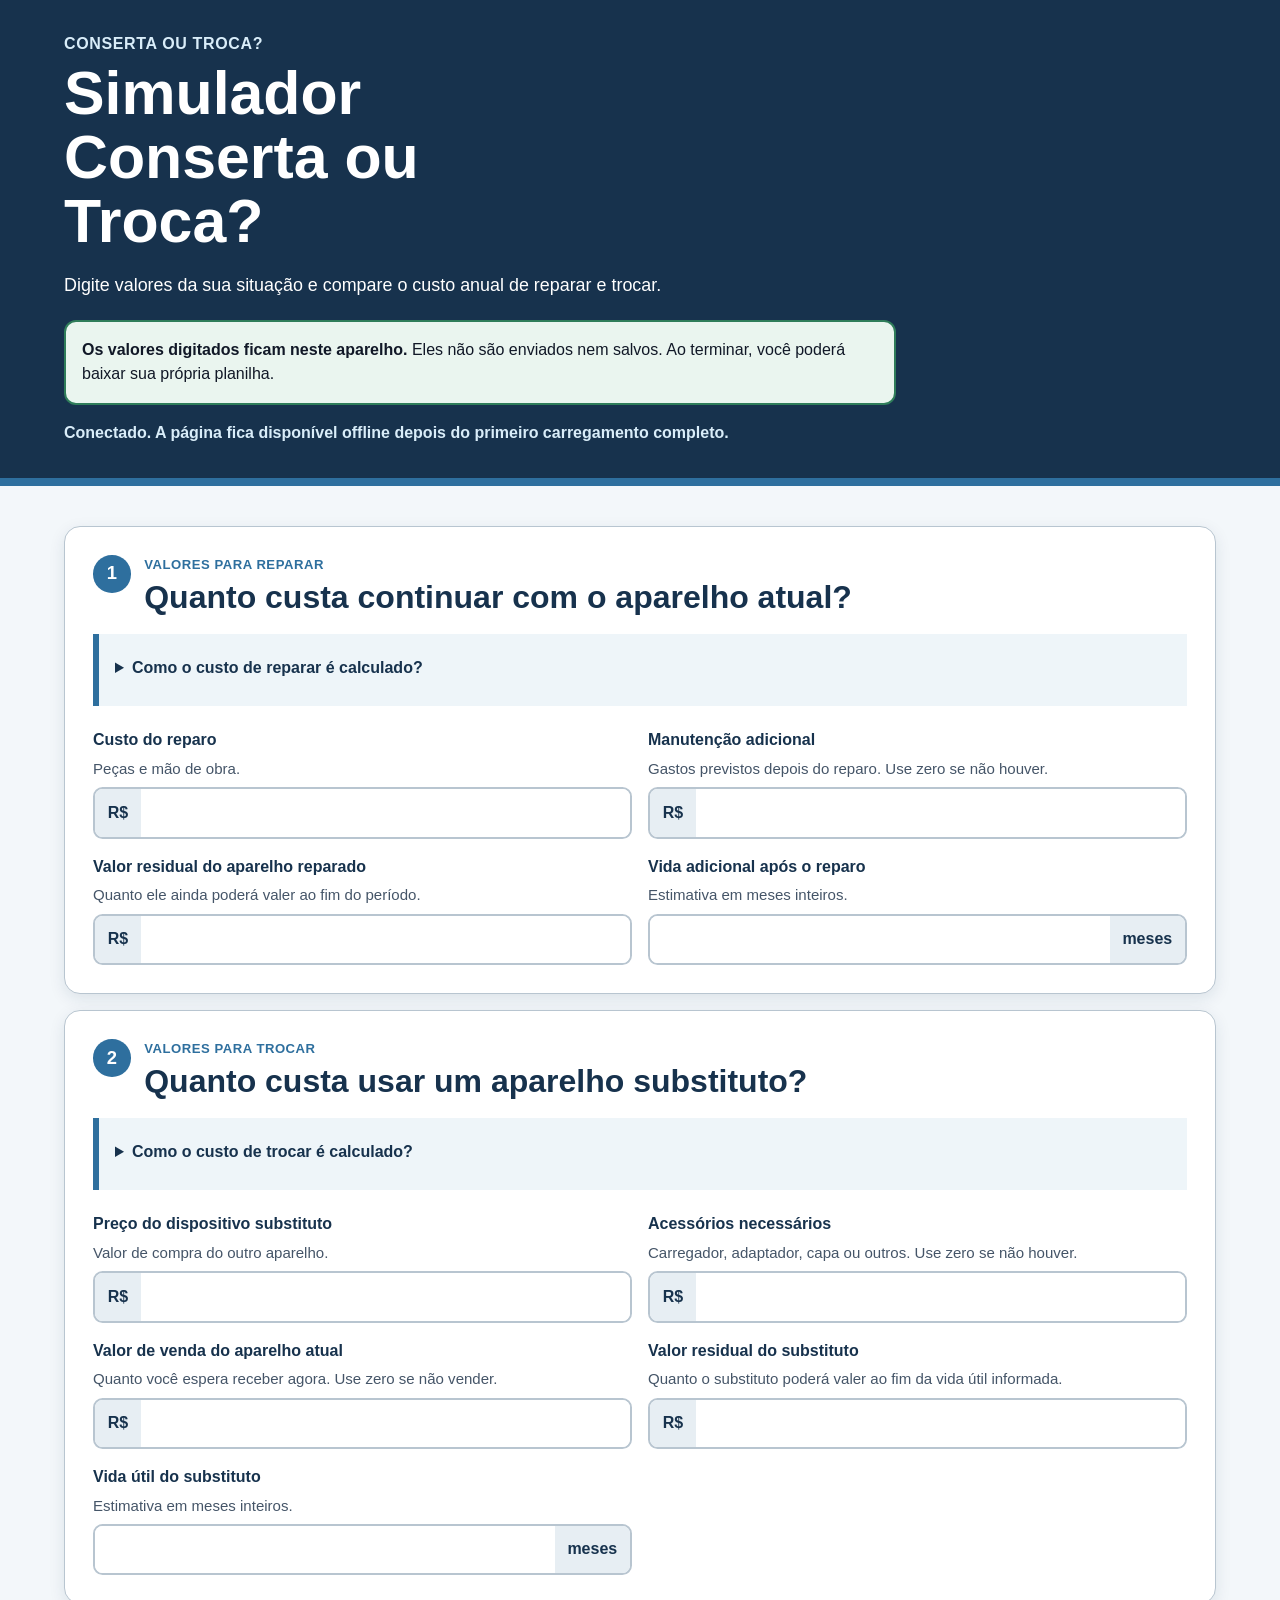
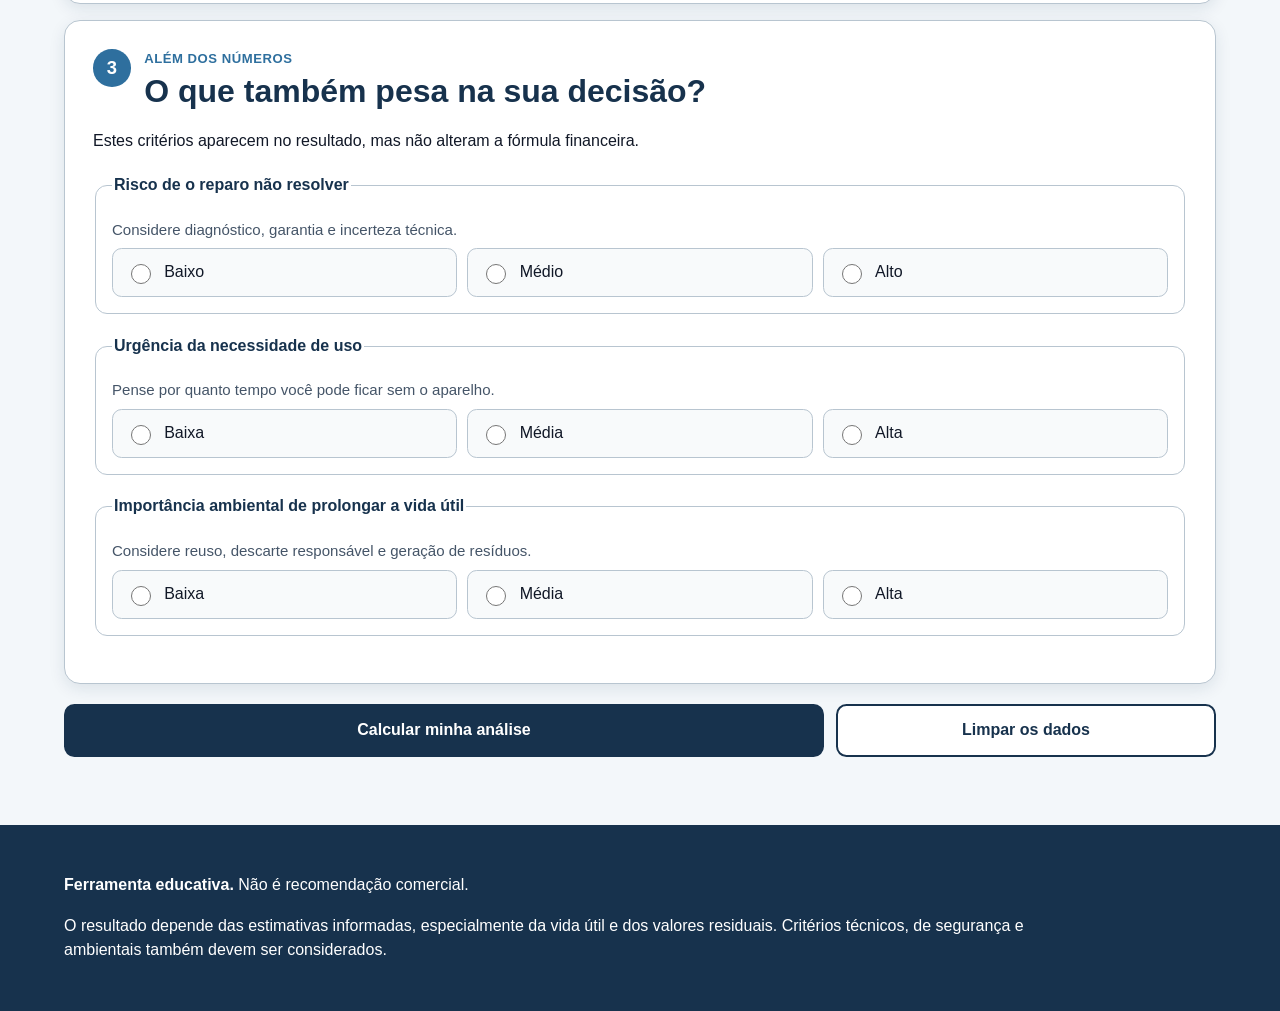
==== simulador/index.html @ 692ee8a4 "feat(simulador): preparar analise real e QR local" ====
<!doctype html>
<html lang="pt-BR">
  <head>
    <meta charset="utf-8">
    <meta name="viewport" content="width=device-width, initial-scale=1">
    <meta name="theme-color" content="#17324d">
    <meta name="referrer" content="no-referrer">
    <meta
      http-equiv="Content-Security-Policy"
      content="default-src 'self'; script-src 'self'; style-src 'self'; img-src 'self' data:; connect-src 'self'; manifest-src 'self'; worker-src 'self'; object-src 'none'; base-uri 'none'; form-action 'self'"
    >
    <meta
      name="description"
      content="Simulador educativo para comparar o custo anual de reparar ou trocar um dispositivo."
    >
    <title>Simulador Conserta ou Troca?</title>
    <link rel="manifest" href="manifest.webmanifest">
    <link rel="icon" href="icons/app-icon.svg" type="image/svg+xml">
    <link rel="stylesheet" href="styles.css">
    <script src="core.js" defer></script>
    <script src="app.js" defer></script>
  </head>
  <body>
    <a class="pular-conteudo" href="#conteudo">Pular para o formulário</a>

    <header class="cabecalho">
      <div class="limite">
        <p class="marca">Conserta ou Troca?</p>
        <h1>Simulador Conserta ou Troca?</h1>
        <p class="subtitulo">
          Digite valores da sua situação e compare o custo anual de reparar e trocar.
        </p>
        <div class="aviso-privacidade" role="note">
          <strong>Os valores digitados ficam neste aparelho.</strong>
          Eles não são enviados nem salvos. Ao terminar, você poderá baixar sua própria planilha.
        </div>
        <p id="estado-rede" class="estado-rede" aria-live="polite"></p>
      </div>
    </header>

    <main id="conteudo" class="limite">
      <noscript>
        <p class="mensagem mensagem-erro">
          Ative o JavaScript do navegador para fazer os cálculos.
        </p>
      </noscript>

      <form id="formulario-analise" novalidate>
        <section class="secao" aria-labelledby="titulo-reparar">
          <div class="cabecalho-secao">
            <span class="numero-etapa" aria-hidden="true">1</span>
            <div>
              <p class="rotulo-etapa">Valores para reparar</p>
              <h2 id="titulo-reparar">Quanto custa continuar com o aparelho atual?</h2>
            </div>
          </div>

          <details>
            <summary>Como o custo de reparar é calculado?</summary>
            <p>
              Somamos o reparo e a manutenção adicional, descontamos o valor residual
              do aparelho reparado e dividimos pela vida adicional estimada.
            </p>
          </details>

          <div class="grade-campos">
            <div class="campo">
              <label for="custo-reparo">Custo do reparo</label>
              <p id="ajuda-custo-reparo" class="ajuda">Peças e mão de obra.</p>
              <div class="entrada-com-unidade">
                <span aria-hidden="true">R$</span>
                <input id="custo-reparo" name="custo_reparo" type="number" inputmode="decimal" min="0" step="0.01" required aria-describedby="ajuda-custo-reparo">
              </div>
            </div>

            <div class="campo">
              <label for="manutencao-adicional">Manutenção adicional</label>
              <p id="ajuda-manutencao" class="ajuda">Gastos previstos depois do reparo. Use zero se não houver.</p>
              <div class="entrada-com-unidade">
                <span aria-hidden="true">R$</span>
                <input id="manutencao-adicional" name="manutencao_adicional" type="number" inputmode="decimal" min="0" step="0.01" required aria-describedby="ajuda-manutencao">
              </div>
            </div>

            <div class="campo">
              <label for="residual-reparado">Valor residual do aparelho reparado</label>
              <p id="ajuda-residual-reparado" class="ajuda">Quanto ele ainda poderá valer ao fim do período.</p>
              <div class="entrada-com-unidade">
                <span aria-hidden="true">R$</span>
                <input id="residual-reparado" name="residual_reparado" type="number" inputmode="decimal" min="0" step="0.01" required aria-describedby="ajuda-residual-reparado">
              </div>
            </div>

            <div class="campo">
              <label for="vida-adicional">Vida adicional após o reparo</label>
              <p id="ajuda-vida-adicional" class="ajuda">Estimativa em meses inteiros.</p>
              <div class="entrada-com-unidade entrada-com-unidade-final">
                <input id="vida-adicional" name="vida_adicional_meses" type="number" inputmode="numeric" min="1" step="1" required aria-describedby="ajuda-vida-adicional">
                <span aria-hidden="true">meses</span>
              </div>
            </div>
          </div>
        </section>

        <section class="secao" aria-labelledby="titulo-trocar">
          <div class="cabecalho-secao">
            <span class="numero-etapa" aria-hidden="true">2</span>
            <div>
              <p class="rotulo-etapa">Valores para trocar</p>
              <h2 id="titulo-trocar">Quanto custa usar um aparelho substituto?</h2>
            </div>
          </div>

          <details>
            <summary>Como o custo de trocar é calculado?</summary>
            <p>
              Somamos o preço do substituto e os acessórios, descontamos a venda do
              aparelho atual e o valor residual do substituto, e dividimos pela vida útil.
              O valor pago no passado pelo aparelho atual fica fora da conta.
            </p>
          </details>

          <div class="grade-campos">
            <div class="campo">
              <label for="preco-substituto">Preço do dispositivo substituto</label>
              <p id="ajuda-preco-substituto" class="ajuda">Valor de compra do outro aparelho.</p>
              <div class="entrada-com-unidade">
                <span aria-hidden="true">R$</span>
                <input id="preco-substituto" name="preco_substituto" type="number" inputmode="decimal" min="0" step="0.01" required aria-describedby="ajuda-preco-substituto">
              </div>
            </div>

            <div class="campo">
              <label for="custos-acessorios">Acessórios necessários</label>
              <p id="ajuda-acessorios" class="ajuda">Carregador, adaptador, capa ou outros. Use zero se não houver.</p>
              <div class="entrada-com-unidade">
                <span aria-hidden="true">R$</span>
                <input id="custos-acessorios" name="custos_acessorios" type="number" inputmode="decimal" min="0" step="0.01" required aria-describedby="ajuda-acessorios">
              </div>
            </div>

            <div class="campo">
              <label for="valor-venda-atual">Valor de venda do aparelho atual</label>
              <p id="ajuda-venda-atual" class="ajuda">Quanto você espera receber agora. Use zero se não vender.</p>
              <div class="entrada-com-unidade">
                <span aria-hidden="true">R$</span>
                <input id="valor-venda-atual" name="valor_venda_atual" type="number" inputmode="decimal" min="0" step="0.01" required aria-describedby="ajuda-venda-atual">
              </div>
            </div>

            <div class="campo">
              <label for="residual-substituto">Valor residual do substituto</label>
              <p id="ajuda-residual-substituto" class="ajuda">Quanto o substituto poderá valer ao fim da vida útil informada.</p>
              <div class="entrada-com-unidade">
                <span aria-hidden="true">R$</span>
                <input id="residual-substituto" name="residual_substituto" type="number" inputmode="decimal" min="0" step="0.01" required aria-describedby="ajuda-residual-substituto">
              </div>
            </div>

            <div class="campo">
              <label for="vida-substituto">Vida útil do substituto</label>
              <p id="ajuda-vida-substituto" class="ajuda">Estimativa em meses inteiros.</p>
              <div class="entrada-com-unidade entrada-com-unidade-final">
                <input id="vida-substituto" name="vida_substituto_meses" type="number" inputmode="numeric" min="1" step="1" required aria-describedby="ajuda-vida-substituto">
                <span aria-hidden="true">meses</span>
              </div>
            </div>
          </div>
        </section>

        <section class="secao" aria-labelledby="titulo-criterios">
          <div class="cabecalho-secao">
            <span class="numero-etapa" aria-hidden="true">3</span>
            <div>
              <p class="rotulo-etapa">Além dos números</p>
              <h2 id="titulo-criterios">O que também pesa na sua decisão?</h2>
            </div>
          </div>
          <p>
            Estes critérios aparecem no resultado, mas não alteram a fórmula financeira.
          </p>

          <fieldset class="grupo-opcoes">
            <legend>Risco de o reparo não resolver</legend>
            <p class="ajuda">Considere diagnóstico, garantia e incerteza técnica.</p>
            <div class="opcoes">
              <label><input type="radio" name="risco_reparo" value="Baixo" required> Baixo</label>
              <label><input type="radio" name="risco_reparo" value="Médio"> Médio</label>
              <label><input type="radio" name="risco_reparo" value="Alto"> Alto</label>
            </div>
          </fieldset>

          <fieldset class="grupo-opcoes">
            <legend>Urgência da necessidade de uso</legend>
            <p class="ajuda">Pense por quanto tempo você pode ficar sem o aparelho.</p>
            <div class="opcoes">
              <label><input type="radio" name="urgencia_uso" value="Baixa" required> Baixa</label>
              <label><input type="radio" name="urgencia_uso" value="Média"> Média</label>
              <label><input type="radio" name="urgencia_uso" value="Alta"> Alta</label>
            </div>
          </fieldset>

          <fieldset class="grupo-opcoes">
            <legend>Importância ambiental de prolongar a vida útil</legend>
            <p class="ajuda">Considere reuso, descarte responsável e geração de resíduos.</p>
            <div class="opcoes">
              <label><input type="radio" name="prioridade_ambiental" value="Baixa" required> Baixa</label>
              <label><input type="radio" name="prioridade_ambiental" value="Média"> Média</label>
              <label><input type="radio" name="prioridade_ambiental" value="Alta"> Alta</label>
            </div>
          </fieldset>
        </section>

        <div id="mensagem-erro" class="mensagem mensagem-erro" role="alert" hidden tabindex="-1"></div>

        <div class="acoes-formulario">
          <button class="botao botao-primario" type="submit">Calcular minha análise</button>
          <button class="botao botao-secundario" type="reset">Limpar os dados</button>
        </div>
      </form>

      <section id="resultado" class="secao resultado" aria-labelledby="titulo-resultado" hidden tabindex="-1">
        <div class="cabecalho-secao">
          <span class="numero-etapa" aria-hidden="true">4</span>
          <div>
            <p class="rotulo-etapa">Sua comparação</p>
            <h2 id="titulo-resultado">Resultado da análise</h2>
          </div>
        </div>

        <p id="resultado-principal" class="resultado-principal"></p>
        <p id="resultado-limite" class="resultado-limite"></p>

        <div class="grade-resultados">
          <article class="cartao-resultado cartao-reparar">
            <p class="etiqueta">Reparar</p>
            <p id="custo-anual-reparar" class="valor-resultado"></p>
            <p id="custo-liquido-reparar"></p>
          </article>
          <article class="cartao-resultado cartao-trocar">
            <p class="etiqueta">Trocar</p>
            <p id="custo-anual-trocar" class="valor-resultado"></p>
            <p id="custo-liquido-trocar"></p>
          </article>
        </div>

        <dl class="detalhes-resultado">
          <div>
            <dt>Diferença anual</dt>
            <dd id="diferenca-anual"></dd>
          </div>
          <div>
            <dt>Vida adicional para o reparo empatar</dt>
            <dd id="vida-equilibrio"></dd>
          </div>
        </dl>

        <div class="criterios-resultado">
          <h3>Critérios que não entram na fórmula</h3>
          <ul id="lista-criterios"></ul>
        </div>

        <form id="formulario-decisao" class="decisao-final" novalidate>
          <fieldset class="grupo-opcoes">
            <legend>Com base no resultado, qual é a sua decisão?</legend>
            <div class="opcoes opcoes-decisao">
              <label><input type="radio" name="decisao_aluno" value="Reparar" required> Reparar</label>
              <label><input type="radio" name="decisao_aluno" value="Trocar"> Trocar</label>
              <label><input type="radio" name="decisao_aluno" value="Ainda não decidi"> Ainda não decidi</label>
            </div>
          </fieldset>

          <div class="campo">
            <label for="justificativa">Justifique sua decisão</label>
            <p id="ajuda-justificativa" class="ajuda">
              Use pelo menos um resultado financeiro e uma limitação da análise.
            </p>
            <textarea id="justificativa" name="justificativa" rows="5" minlength="10" required aria-describedby="ajuda-justificativa"></textarea>
          </div>

          <div id="mensagem-decisao" class="mensagem mensagem-erro" role="alert" hidden></div>

          <button id="baixar-planilha" class="botao botao-download" type="submit" hidden>
            Baixar minha planilha (.csv)
          </button>
          <p class="ajuda-download">
            O arquivo abre no Excel, LibreOffice Calc e Google Planilhas. O download
            acontece somente no seu aparelho.
          </p>
        </form>

        <button id="nova-analise" class="botao botao-secundario" type="button">Fazer outra análise</button>
      </section>
    </main>

    <footer>
      <div class="limite">
        <p><strong>Ferramenta educativa.</strong> Não é recomendação comercial.</p>
        <p>
          O resultado depende das estimativas informadas, especialmente da vida útil e
          dos valores residuais. Critérios técnicos, de segurança e ambientais também devem ser considerados.
        </p>
      </div>
    </footer>
  </body>
</html>
---- simulador/styles.css ----
:root {
  --azul-escuro: #17324d;
  --azul-medio: #2e6f9e;
  --verde: #2f7d5a;
  --laranja: #c87523;
  --texto: #111827;
  --texto-suave: #455568;
  --fundo: #f3f7fa;
  --superficie: #ffffff;
  --borda: #b8c5d0;
  --erro: #a10e25;
  --foco: #005fcc;
  --sombra: 0 0.3rem 1rem rgb(23 50 77 / 10%);
}

* {
  box-sizing: border-box;
}

html {
  scroll-behavior: smooth;
}

body {
  margin: 0;
  background: var(--fundo);
  color: var(--texto);
  font-family: Arial, "Liberation Sans", sans-serif;
  font-size: 1rem;
  line-height: 1.55;
}

button,
input,
textarea {
  font: inherit;
}

button,
label,
summary {
  -webkit-tap-highlight-color: transparent;
}

.limite {
  width: min(72rem, calc(100% - 2rem));
  margin-inline: auto;
}

.pular-conteudo {
  position: fixed;
  z-index: 10;
  top: 0.5rem;
  left: 0.5rem;
  padding: 0.75rem 1rem;
  color: #fff;
  background: var(--azul-escuro);
  transform: translateY(-150%);
}

.pular-conteudo:focus {
  transform: translateY(0);
}

.cabecalho {
  padding-block: 2rem;
  color: #fff;
  background: var(--azul-escuro);
  border-bottom: 0.5rem solid var(--azul-medio);
}

.marca,
.rotulo-etapa {
  margin: 0;
  font-weight: 700;
  letter-spacing: 0.04em;
  text-transform: uppercase;
}

.marca {
  color: #d9edf9;
}

h1,
h2,
h3,
p {
  overflow-wrap: anywhere;
}

h1 {
  max-width: 16ch;
  margin: 0.35rem 0 0.75rem;
  font-size: clamp(2rem, 9vw, 3.8rem);
  line-height: 1.05;
}

h2 {
  margin: 0.15rem 0;
  color: var(--azul-escuro);
  font-size: clamp(1.4rem, 5vw, 2rem);
  line-height: 1.2;
}

h3 {
  color: var(--azul-escuro);
}

.subtitulo {
  max-width: 48rem;
  margin-bottom: 1.25rem;
  font-size: 1.12rem;
}

.aviso-privacidade {
  max-width: 52rem;
  padding: 1rem;
  color: var(--texto);
  background: #eaf5ef;
  border: 2px solid var(--verde);
  border-radius: 0.75rem;
}

.estado-rede {
  min-height: 1.5rem;
  margin-bottom: 0;
  color: #d9edf9;
  font-weight: 700;
}

main {
  padding-block: 1.5rem 3rem;
}

.secao {
  margin-block: 1rem;
  padding: clamp(1rem, 4vw, 1.75rem);
  background: var(--superficie);
  border: 1px solid var(--borda);
  border-radius: 1rem;
  box-shadow: var(--sombra);
}

.cabecalho-secao {
  display: flex;
  align-items: flex-start;
  gap: 0.85rem;
  margin-bottom: 1rem;
}

.numero-etapa {
  display: inline-grid;
  flex: 0 0 2.35rem;
  width: 2.35rem;
  height: 2.35rem;
  place-items: center;
  color: #fff;
  background: var(--azul-medio);
  border-radius: 50%;
  font-size: 1.15rem;
  font-weight: 700;
}

.rotulo-etapa {
  color: var(--azul-medio);
  font-size: 0.82rem;
}

details {
  margin-block: 1rem 1.4rem;
  padding: 0.85rem 1rem;
  background: #eef5f9;
  border-left: 0.4rem solid var(--azul-medio);
}

summary {
  min-height: 2.75rem;
  padding-block: 0.5rem;
  color: var(--azul-escuro);
  cursor: pointer;
  font-weight: 700;
}

.grade-campos {
  display: grid;
  gap: 1rem;
}

.campo label,
legend {
  color: var(--azul-escuro);
  font-weight: 700;
}

.ajuda {
  margin: 0.25rem 0 0.45rem;
  color: var(--texto-suave);
  font-size: 0.94rem;
}

.entrada-com-unidade {
  display: flex;
  align-items: stretch;
  min-height: 3rem;
  overflow: hidden;
  background: #fff;
  border: 2px solid var(--borda);
  border-radius: 0.6rem;
}

.entrada-com-unidade:focus-within {
  border-color: var(--foco);
  outline: 3px solid rgb(0 95 204 / 25%);
}

.entrada-com-unidade span {
  display: inline-flex;
  align-items: center;
  padding-inline: 0.8rem;
  color: var(--azul-escuro);
  background: #e7eef3;
  font-weight: 700;
}

.entrada-com-unidade input {
  min-width: 0;
  width: 100%;
  padding: 0.7rem;
  color: var(--texto);
  background: #fff;
  border: 0;
}

.entrada-com-unidade input:focus {
  outline: 0;
}

.entrada-com-unidade-final span {
  white-space: nowrap;
}

.grupo-opcoes {
  margin-block: 1.2rem;
  padding: 1rem;
  border: 1px solid var(--borda);
  border-radius: 0.75rem;
}

.opcoes {
  display: grid;
  gap: 0.65rem;
}

.opcoes label {
  display: flex;
  min-height: 3rem;
  align-items: center;
  gap: 0.65rem;
  padding: 0.7rem 0.8rem;
  color: var(--texto);
  background: #f8fafb;
  border: 1px solid var(--borda);
  border-radius: 0.6rem;
  cursor: pointer;
}

.opcoes label:has(input:checked) {
  background: #eaf5ef;
  border: 2px solid var(--verde);
}

input[type="radio"] {
  width: 1.25rem;
  height: 1.25rem;
  accent-color: var(--verde);
}

textarea {
  width: 100%;
  min-height: 8rem;
  padding: 0.8rem;
  color: var(--texto);
  background: #fff;
  border: 2px solid var(--borda);
  border-radius: 0.6rem;
  resize: vertical;
}

button:focus-visible,
input:focus-visible,
textarea:focus-visible,
summary:focus-visible,
a:focus-visible {
  outline: 3px solid var(--foco);
  outline-offset: 3px;
}

.acoes-formulario {
  display: grid;
  gap: 0.75rem;
  margin-block: 1.25rem;
}

.botao {
  min-height: 3.2rem;
  padding: 0.75rem 1.1rem;
  border: 2px solid transparent;
  border-radius: 0.65rem;
  cursor: pointer;
  font-weight: 700;
}

.botao-primario {
  color: #fff;
  background: var(--azul-escuro);
}

.botao-primario:hover,
.botao-primario:active {
  background: #244b6d;
}

.botao-secundario {
  color: var(--azul-escuro);
  background: #fff;
  border-color: var(--azul-escuro);
}

.botao-download {
  width: 100%;
  color: #fff;
  background: var(--verde);
}

.mensagem {
  margin-block: 1rem;
  padding: 1rem;
  border-radius: 0.65rem;
}

.mensagem-erro {
  color: #741022;
  background: #fff0f2;
  border: 2px solid var(--erro);
}

.resultado {
  border-top: 0.5rem solid var(--azul-medio);
}

.resultado-principal {
  margin: 1rem 0 0.5rem;
  color: var(--azul-escuro);
  font-size: clamp(1.35rem, 5vw, 2.1rem);
  font-weight: 700;
  line-height: 1.2;
}

.resultado-limite {
  padding: 0.85rem 1rem;
  color: var(--texto);
  background: #fff3e7;
  border-left: 0.45rem solid var(--laranja);
}

.grade-resultados {
  display: grid;
  gap: 1rem;
  margin-block: 1.25rem;
}

.cartao-resultado {
  padding: 1rem;
  border: 2px solid var(--borda);
  border-radius: 0.75rem;
}

.cartao-reparar {
  border-left: 0.55rem solid var(--verde);
}

.cartao-trocar {
  border-left: 0.55rem solid var(--laranja);
}

.etiqueta {
  margin: 0;
  color: var(--azul-escuro);
  font-weight: 700;
}

.valor-resultado {
  margin: 0.25rem 0;
  color: var(--azul-escuro);
  font-size: clamp(1.55rem, 7vw, 2.4rem);
  font-weight: 700;
}

.detalhes-resultado {
  display: grid;
  gap: 0.75rem;
}

.detalhes-resultado div {
  padding: 0.85rem;
  background: #eef5f9;
  border-radius: 0.6rem;
}

.detalhes-resultado dt {
  color: var(--azul-escuro);
  font-weight: 700;
}

.detalhes-resultado dd {
  margin: 0.25rem 0 0;
}

.criterios-resultado {
  margin-block: 1.25rem;
}

.criterios-resultado li {
  margin-block: 0.5rem;
}

.decisao-final {
  margin-block: 1.5rem;
  padding: 1rem;
  background: #f8fafb;
  border: 2px solid var(--azul-medio);
  border-radius: 0.8rem;
}

.ajuda-download {
  margin-top: 0.65rem;
  color: var(--texto-suave);
  font-size: 0.92rem;
}

footer {
  padding-block: 2rem;
  color: #fff;
  background: var(--azul-escuro);
}

footer p {
  max-width: 60rem;
}

[hidden] {
  display: none !important;
}

@media (min-width: 44rem) {
  .grade-campos,
  .grade-resultados,
  .detalhes-resultado {
    grid-template-columns: repeat(2, minmax(0, 1fr));
  }

  .opcoes {
    grid-template-columns: repeat(3, minmax(0, 1fr));
  }

  .acoes-formulario {
    grid-template-columns: 2fr 1fr;
  }
}

@media (prefers-reduced-motion: reduce) {
  html {
    scroll-behavior: auto;
  }
}

@media print {
  @page {
    size: A4;
    margin: 12mm;
  }

  body {
    background: #fff;
    color: #000;
  }

  .cabecalho,
  #formulario-analise,
  #formulario-decisao,
  #nova-analise,
  footer {
    display: none !important;
  }

  .resultado {
    margin: 0;
    border: 1px solid #000;
    box-shadow: none;
  }
}
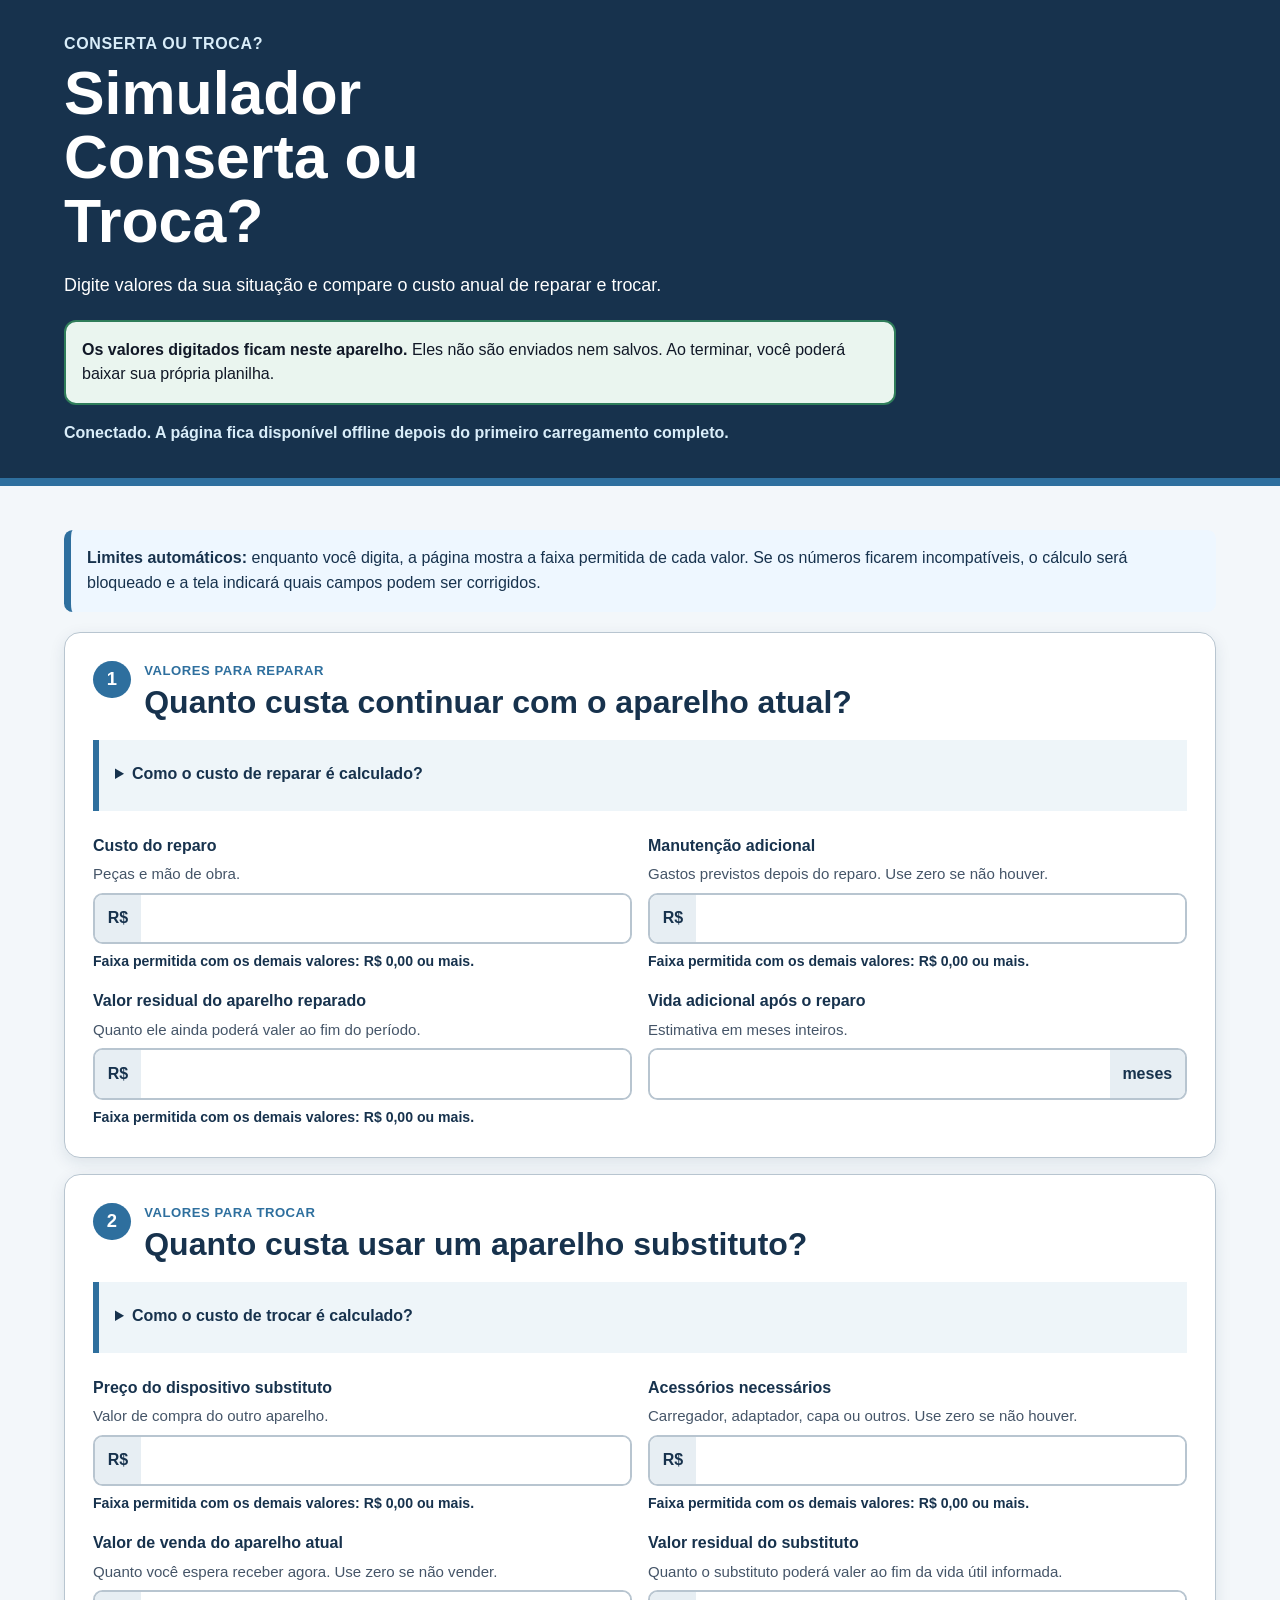
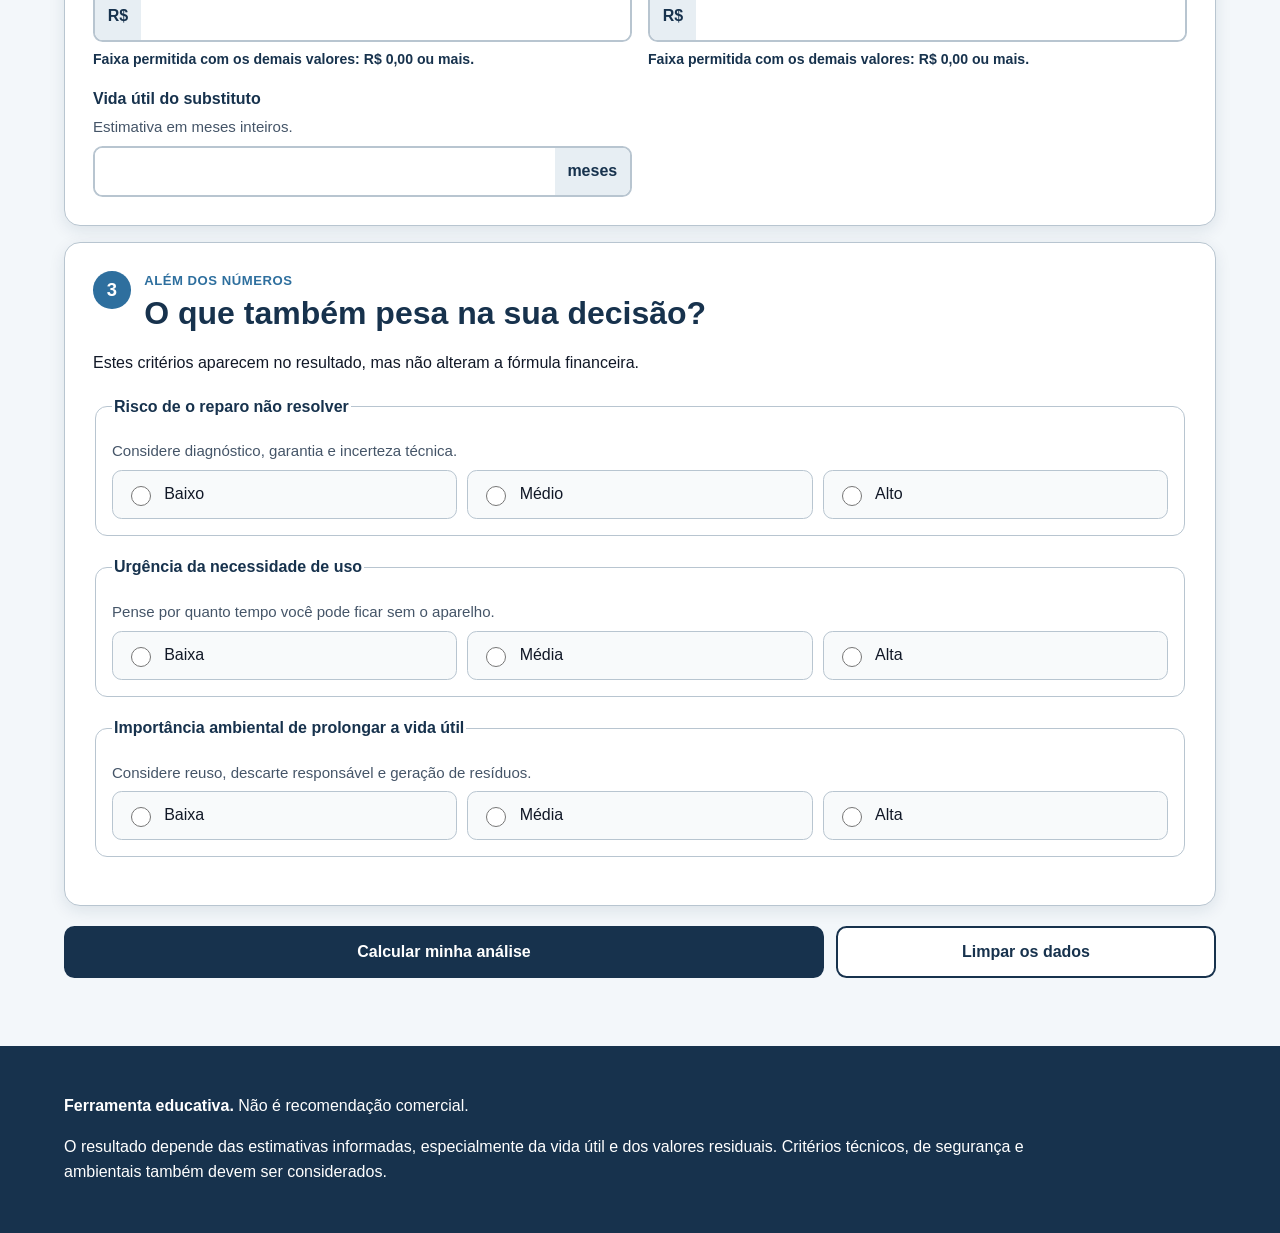
==== commit 3ed16c2b: "feat(simulador): orientar limites antes do calculo" ====
--- a/simulador/index.html
+++ b/simulador/index.html
@@ -46,6 +46,11 @@
       </noscript>
 
       <form id="formulario-analise" novalidate>
+        <p class="aviso-limites" role="note">
+          <strong>Limites automáticos:</strong> enquanto você digita, a página mostra a
+          faixa permitida de cada valor. Se os números ficarem incompatíveis, o cálculo
+          será bloqueado e a tela indicará quais campos podem ser corrigidos.
+        </p>
         <section class="secao" aria-labelledby="titulo-reparar">
           <div class="cabecalho-secao">
             <span class="numero-etapa" aria-hidden="true">1</span>
@@ -63,14 +68,17 @@
             </p>
           </details>
 
+          <div id="alerta-reparar" class="mensagem aviso-faixa" role="alert" hidden tabindex="-1"></div>
+
           <div class="grade-campos">
             <div class="campo">
               <label for="custo-reparo">Custo do reparo</label>
               <p id="ajuda-custo-reparo" class="ajuda">Peças e mão de obra.</p>
               <div class="entrada-com-unidade">
                 <span aria-hidden="true">R$</span>
-                <input id="custo-reparo" name="custo_reparo" type="number" inputmode="decimal" min="0" step="0.01" required aria-describedby="ajuda-custo-reparo">
-              </div>
+                <input id="custo-reparo" name="custo_reparo" type="number" inputmode="decimal" min="0" step="0.01" required aria-describedby="ajuda-custo-reparo limite-custo-reparo">
+              </div>
+              <p id="limite-custo-reparo" class="orientacao-faixa" aria-live="polite">Faixa permitida: R$ 0,00 ou mais.</p>
             </div>
 
             <div class="campo">
@@ -78,8 +86,9 @@
               <p id="ajuda-manutencao" class="ajuda">Gastos previstos depois do reparo. Use zero se não houver.</p>
               <div class="entrada-com-unidade">
                 <span aria-hidden="true">R$</span>
-                <input id="manutencao-adicional" name="manutencao_adicional" type="number" inputmode="decimal" min="0" step="0.01" required aria-describedby="ajuda-manutencao">
-              </div>
+                <input id="manutencao-adicional" name="manutencao_adicional" type="number" inputmode="decimal" min="0" step="0.01" required aria-describedby="ajuda-manutencao limite-manutencao">
+              </div>
+              <p id="limite-manutencao" class="orientacao-faixa" aria-live="polite">Faixa permitida: R$ 0,00 ou mais.</p>
             </div>
 
             <div class="campo">
@@ -87,8 +96,9 @@
               <p id="ajuda-residual-reparado" class="ajuda">Quanto ele ainda poderá valer ao fim do período.</p>
               <div class="entrada-com-unidade">
                 <span aria-hidden="true">R$</span>
-                <input id="residual-reparado" name="residual_reparado" type="number" inputmode="decimal" min="0" step="0.01" required aria-describedby="ajuda-residual-reparado">
-              </div>
+                <input id="residual-reparado" name="residual_reparado" type="number" inputmode="decimal" min="0" step="0.01" required aria-describedby="ajuda-residual-reparado limite-residual-reparado">
+              </div>
+              <p id="limite-residual-reparado" class="orientacao-faixa" aria-live="polite">Preencha reparo e manutenção para ver o valor máximo.</p>
             </div>
 
             <div class="campo">
@@ -120,14 +130,17 @@
             </p>
           </details>
 
+          <div id="alerta-trocar" class="mensagem aviso-faixa" role="alert" hidden tabindex="-1"></div>
+
           <div class="grade-campos">
             <div class="campo">
               <label for="preco-substituto">Preço do dispositivo substituto</label>
               <p id="ajuda-preco-substituto" class="ajuda">Valor de compra do outro aparelho.</p>
               <div class="entrada-com-unidade">
                 <span aria-hidden="true">R$</span>
-                <input id="preco-substituto" name="preco_substituto" type="number" inputmode="decimal" min="0" step="0.01" required aria-describedby="ajuda-preco-substituto">
-              </div>
+                <input id="preco-substituto" name="preco_substituto" type="number" inputmode="decimal" min="0" step="0.01" required aria-describedby="ajuda-preco-substituto limite-preco-substituto">
+              </div>
+              <p id="limite-preco-substituto" class="orientacao-faixa" aria-live="polite">Faixa permitida: R$ 0,00 ou mais.</p>
             </div>
 
             <div class="campo">
@@ -135,8 +148,9 @@
               <p id="ajuda-acessorios" class="ajuda">Carregador, adaptador, capa ou outros. Use zero se não houver.</p>
               <div class="entrada-com-unidade">
                 <span aria-hidden="true">R$</span>
-                <input id="custos-acessorios" name="custos_acessorios" type="number" inputmode="decimal" min="0" step="0.01" required aria-describedby="ajuda-acessorios">
-              </div>
+                <input id="custos-acessorios" name="custos_acessorios" type="number" inputmode="decimal" min="0" step="0.01" required aria-describedby="ajuda-acessorios limite-acessorios">
+              </div>
+              <p id="limite-acessorios" class="orientacao-faixa" aria-live="polite">Faixa permitida: R$ 0,00 ou mais.</p>
             </div>
 
             <div class="campo">
@@ -144,8 +158,9 @@
               <p id="ajuda-venda-atual" class="ajuda">Quanto você espera receber agora. Use zero se não vender.</p>
               <div class="entrada-com-unidade">
                 <span aria-hidden="true">R$</span>
-                <input id="valor-venda-atual" name="valor_venda_atual" type="number" inputmode="decimal" min="0" step="0.01" required aria-describedby="ajuda-venda-atual">
-              </div>
+                <input id="valor-venda-atual" name="valor_venda_atual" type="number" inputmode="decimal" min="0" step="0.01" required aria-describedby="ajuda-venda-atual limite-venda-atual">
+              </div>
+              <p id="limite-venda-atual" class="orientacao-faixa" aria-live="polite">Preencha preço, acessórios e residual para ver o valor máximo.</p>
             </div>
 
             <div class="campo">
@@ -153,8 +168,9 @@
               <p id="ajuda-residual-substituto" class="ajuda">Quanto o substituto poderá valer ao fim da vida útil informada.</p>
               <div class="entrada-com-unidade">
                 <span aria-hidden="true">R$</span>
-                <input id="residual-substituto" name="residual_substituto" type="number" inputmode="decimal" min="0" step="0.01" required aria-describedby="ajuda-residual-substituto">
-              </div>
+                <input id="residual-substituto" name="residual_substituto" type="number" inputmode="decimal" min="0" step="0.01" required aria-describedby="ajuda-residual-substituto limite-residual-substituto">
+              </div>
+              <p id="limite-residual-substituto" class="orientacao-faixa" aria-live="polite">Preencha preço, acessórios e venda para ver o valor máximo.</p>
             </div>
 
             <div class="campo">
@@ -214,7 +230,7 @@
         <div id="mensagem-erro" class="mensagem mensagem-erro" role="alert" hidden tabindex="-1"></div>
 
         <div class="acoes-formulario">
-          <button class="botao botao-primario" type="submit">Calcular minha análise</button>
+          <button id="calcular-analise" class="botao botao-primario" type="submit">Calcular minha análise</button>
           <button class="botao botao-secundario" type="reset">Limpar os dados</button>
         </div>
       </form>
--- a/simulador/styles.css
+++ b/simulador/styles.css
@@ -198,6 +198,22 @@
   font-size: 0.94rem;
 }
 
+.aviso-limites {
+  margin: 1.25rem 0;
+  padding: 1rem;
+  color: var(--azul-escuro);
+  background: #eef7ff;
+  border-left: 0.45rem solid var(--azul-medio);
+  border-radius: 0.55rem;
+}
+
+.orientacao-faixa {
+  margin: 0.45rem 0 0;
+  color: var(--azul-escuro);
+  font-size: 0.88rem;
+  font-weight: 700;
+}
+
 .entrada-com-unidade {
   display: flex;
   align-items: stretch;
@@ -211,6 +227,15 @@
 .entrada-com-unidade:focus-within {
   border-color: var(--foco);
   outline: 3px solid rgb(0 95 204 / 25%);
+}
+
+.campo-invalido .entrada-com-unidade {
+  border-color: var(--erro);
+  box-shadow: 0 0 0 3px rgb(161 14 37 / 14%);
+}
+
+.campo-invalido .orientacao-faixa {
+  color: var(--erro);
 }
 
 .entrada-com-unidade span {
@@ -320,6 +345,13 @@
   background: #244b6d;
 }
 
+.botao:disabled {
+  color: #4f5962;
+  background: #dce1e5;
+  border-color: #b6bfc7;
+  cursor: not-allowed;
+}
+
 .botao-secundario {
   color: var(--azul-escuro);
   background: #fff;
@@ -342,6 +374,13 @@
   color: #741022;
   background: #fff0f2;
   border: 2px solid var(--erro);
+}
+
+.aviso-faixa {
+  color: #741022;
+  background: #fff8e8;
+  border: 2px solid var(--erro);
+  font-weight: 650;
 }
 
 .resultado {
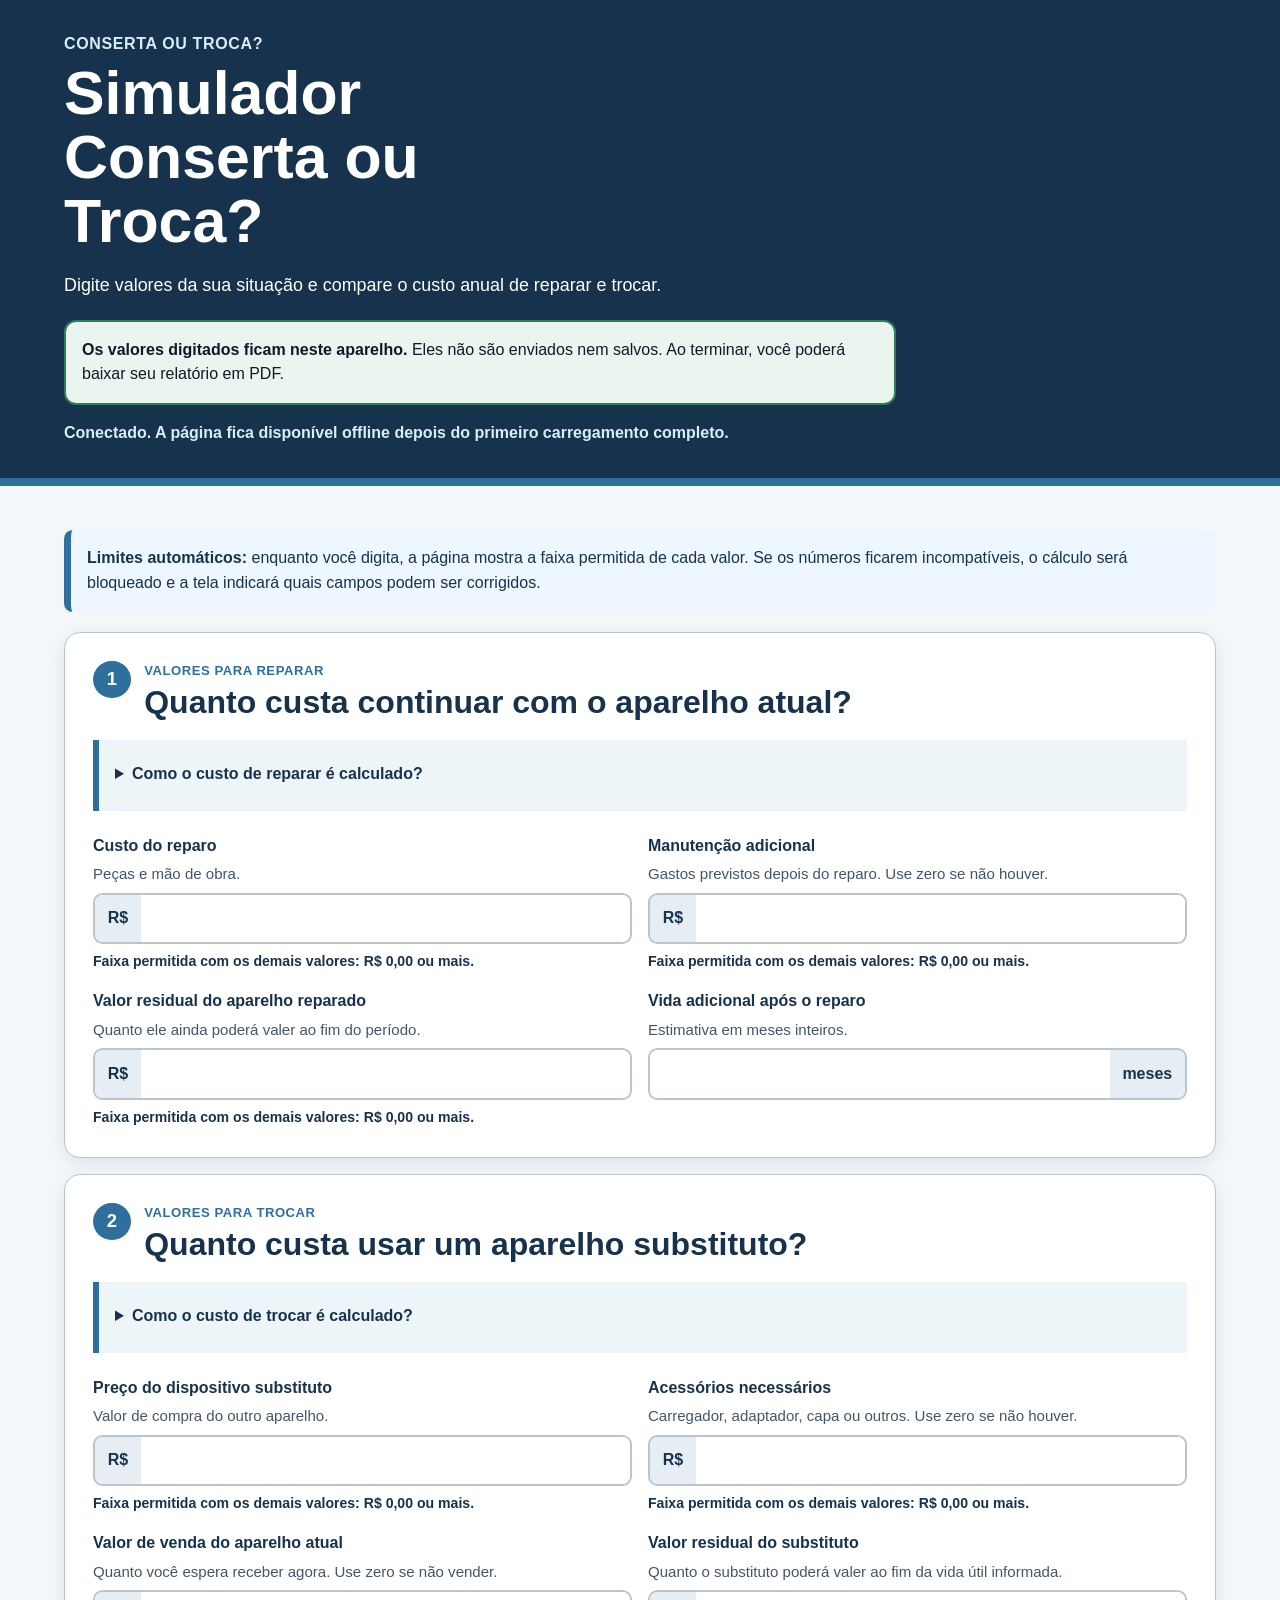
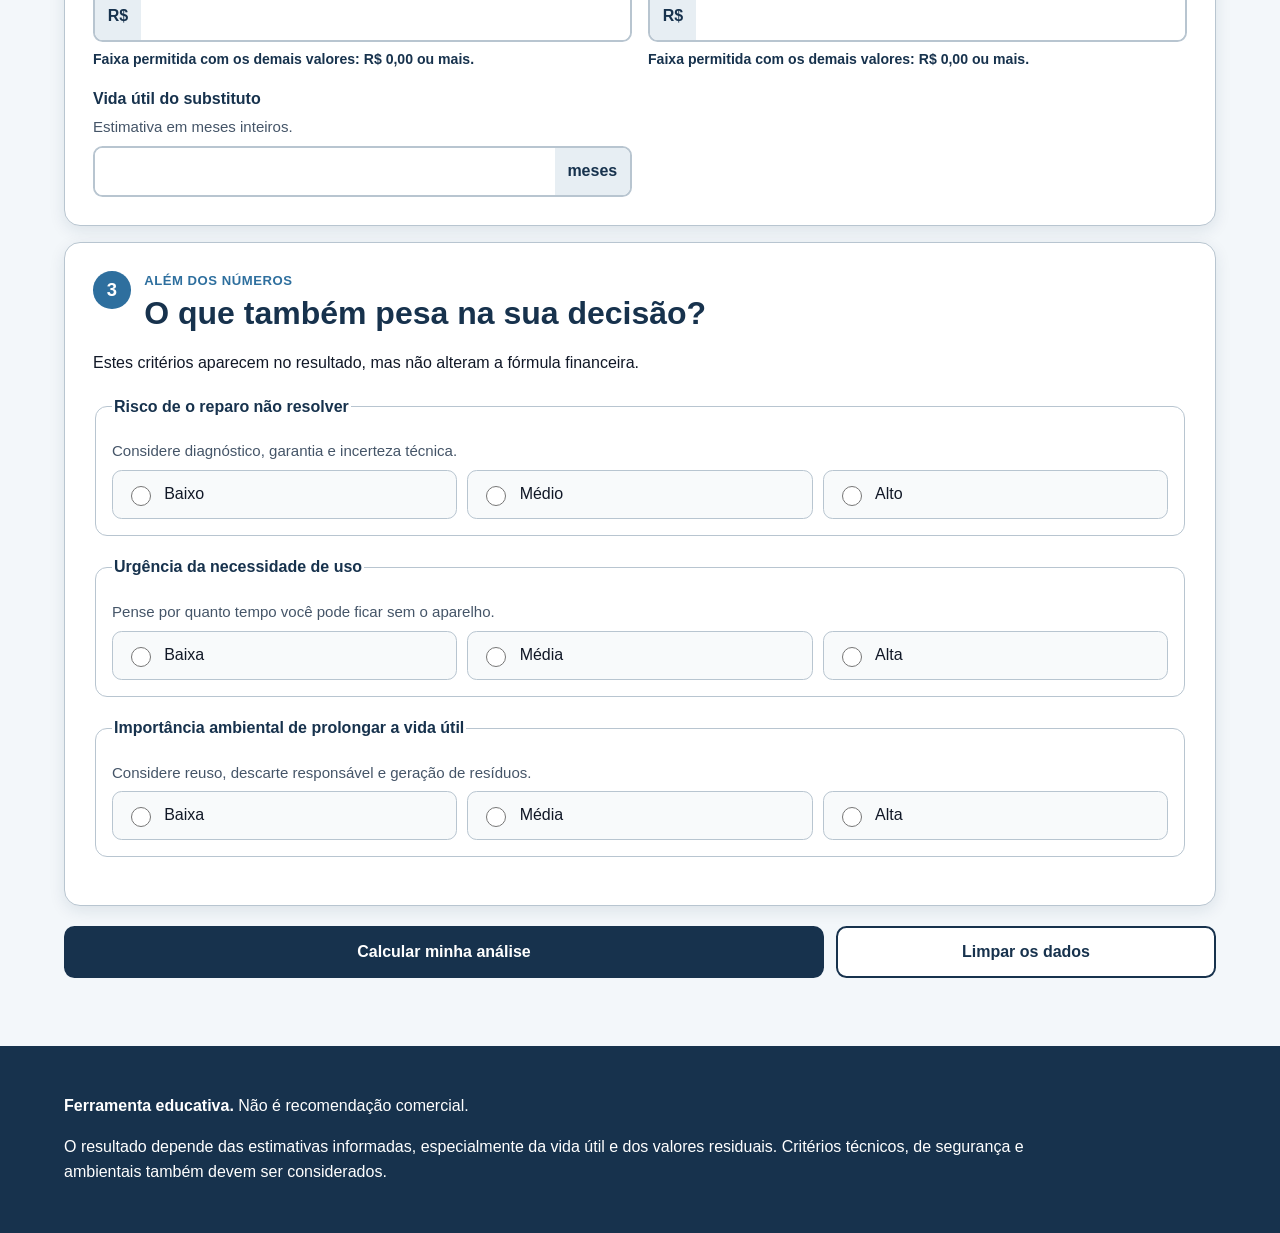
==== commit 0e4f1d68: "feat(simulador): gerar relatorio PDF com graficos" ====
--- a/simulador/index.html
+++ b/simulador/index.html
@@ -18,6 +18,7 @@
     <link rel="icon" href="icons/app-icon.svg" type="image/svg+xml">
     <link rel="stylesheet" href="styles.css">
     <script src="core.js" defer></script>
+    <script src="pdf.js" defer></script>
     <script src="app.js" defer></script>
   </head>
   <body>
@@ -32,7 +33,7 @@
         </p>
         <div class="aviso-privacidade" role="note">
           <strong>Os valores digitados ficam neste aparelho.</strong>
-          Eles não são enviados nem salvos. Ao terminar, você poderá baixar sua própria planilha.
+          Eles não são enviados nem salvos. Ao terminar, você poderá baixar seu relatório em PDF.
         </div>
         <p id="estado-rede" class="estado-rede" aria-live="polite"></p>
       </div>
@@ -276,34 +277,20 @@
           <ul id="lista-criterios"></ul>
         </div>
 
-        <form id="formulario-decisao" class="decisao-final" novalidate>
-          <fieldset class="grupo-opcoes">
-            <legend>Com base no resultado, qual é a sua decisão?</legend>
-            <div class="opcoes opcoes-decisao">
-              <label><input type="radio" name="decisao_aluno" value="Reparar" required> Reparar</label>
-              <label><input type="radio" name="decisao_aluno" value="Trocar"> Trocar</label>
-              <label><input type="radio" name="decisao_aluno" value="Ainda não decidi"> Ainda não decidi</label>
-            </div>
-          </fieldset>
-
-          <div class="campo">
-            <label for="justificativa">Justifique sua decisão</label>
-            <p id="ajuda-justificativa" class="ajuda">
-              Use pelo menos um resultado financeiro e uma limitação da análise.
-            </p>
-            <textarea id="justificativa" name="justificativa" rows="5" minlength="10" required aria-describedby="ajuda-justificativa"></textarea>
-          </div>
-
-          <div id="mensagem-decisao" class="mensagem mensagem-erro" role="alert" hidden></div>
-
-          <button id="baixar-planilha" class="botao botao-download" type="submit" hidden>
-            Baixar minha planilha (.csv)
+        <div class="download-relatorio" aria-labelledby="titulo-download-relatorio">
+          <h3 id="titulo-download-relatorio">Leve sua análise com você</h3>
+          <p>
+            Gere um relatório com gráficos comparativos, valores informados, resultado
+            financeiro, critérios qualitativos e limitações da análise.
+          </p>
+          <button id="baixar-relatorio" class="botao botao-download" type="button">
+            Baixar relatório em PDF
           </button>
           <p class="ajuda-download">
-            O arquivo abre no Excel, LibreOffice Calc e Google Planilhas. O download
-            acontece somente no seu aparelho.
+            O PDF é criado e baixado somente neste aparelho. Nenhum dado é enviado ou armazenado.
           </p>
-        </form>
+          <div id="mensagem-download" class="mensagem mensagem-erro" role="alert" hidden></div>
+        </div>
 
         <button id="nova-analise" class="botao botao-secundario" type="button">Fazer outra análise</button>
       </section>
--- a/simulador/styles.css
+++ b/simulador/styles.css
@@ -463,12 +463,21 @@
   margin-block: 0.5rem;
 }
 
-.decisao-final {
+.download-relatorio {
   margin-block: 1.5rem;
-  padding: 1rem;
-  background: #f8fafb;
+  padding: clamp(1rem, 4vw, 1.5rem);
+  background: #eef5f9;
   border: 2px solid var(--azul-medio);
   border-radius: 0.8rem;
+}
+
+.download-relatorio h3 {
+  margin: 0 0 0.4rem;
+  color: var(--azul-escuro);
+}
+
+.download-relatorio > p:first-of-type {
+  margin: 0 0 1rem;
 }
 
 .ajuda-download {
@@ -526,7 +535,7 @@
 
   .cabecalho,
   #formulario-analise,
-  #formulario-decisao,
+  .download-relatorio,
   #nova-analise,
   footer {
     display: none !important;
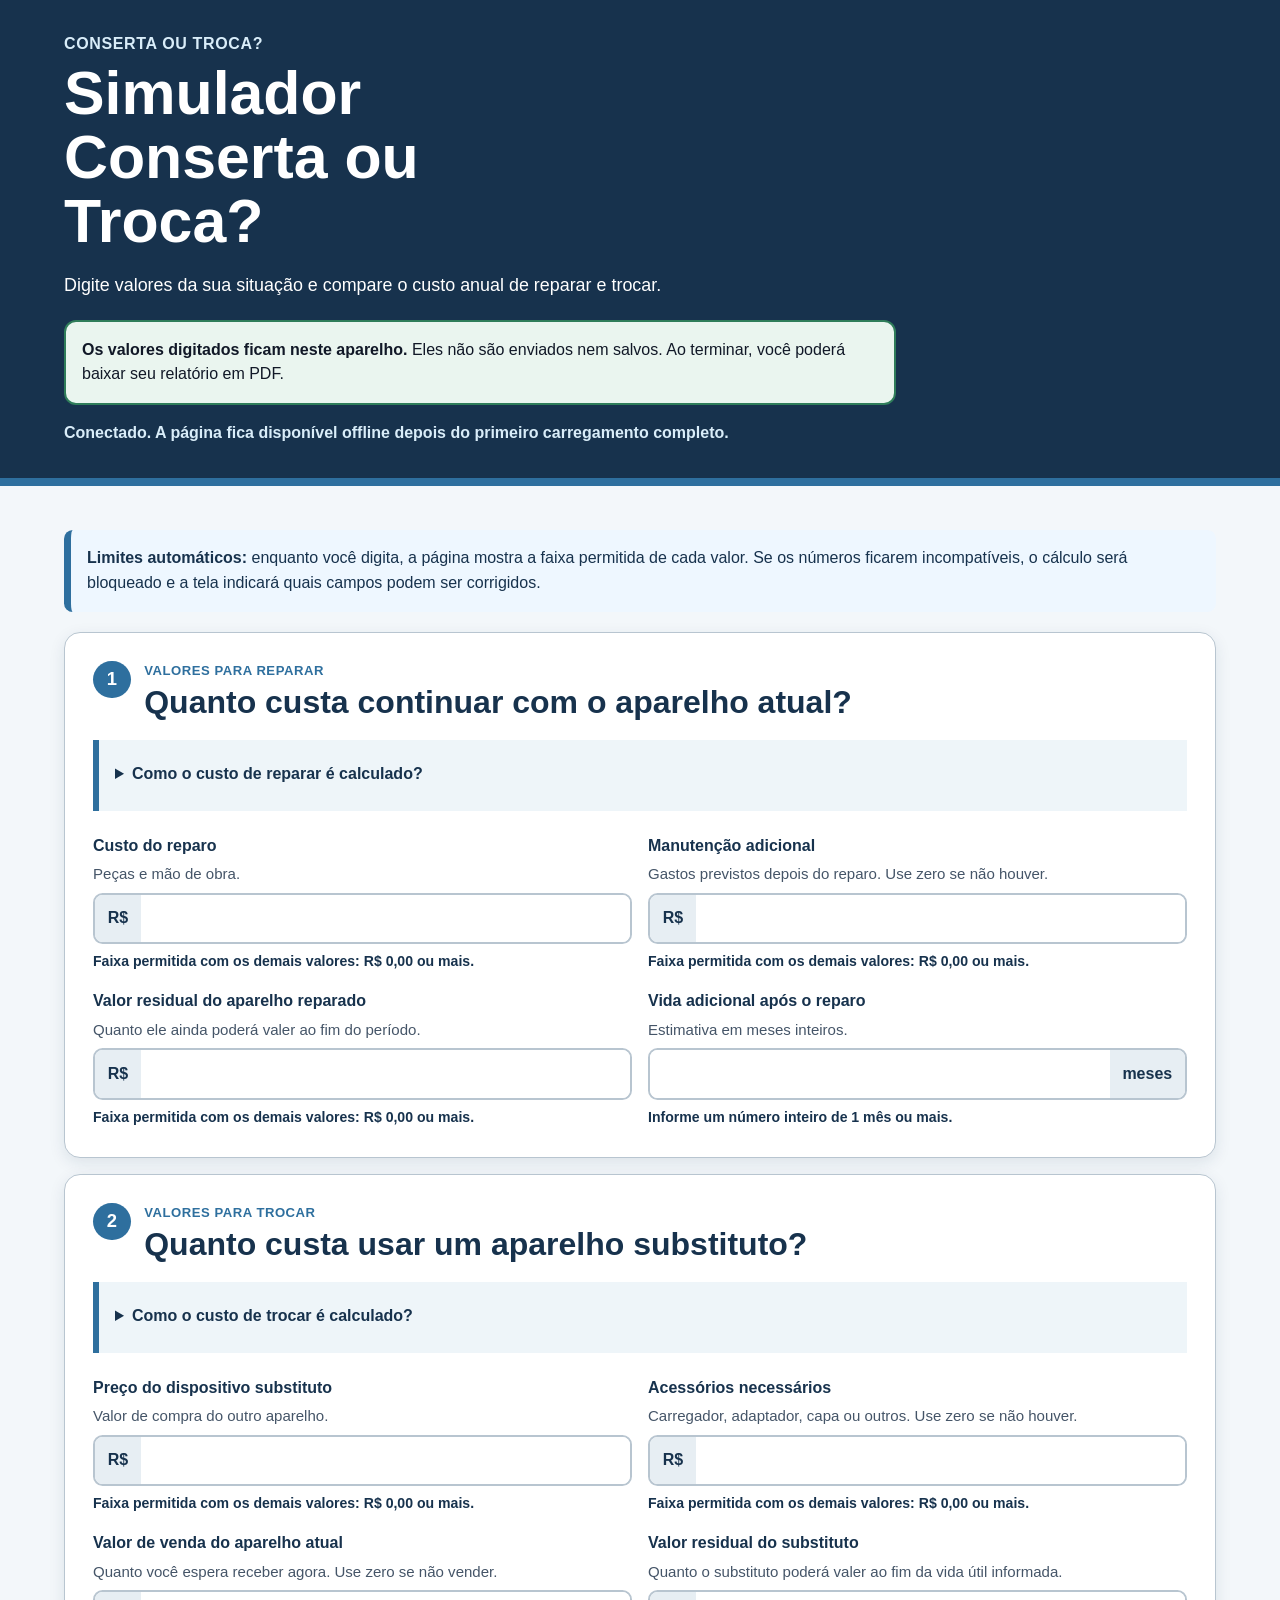
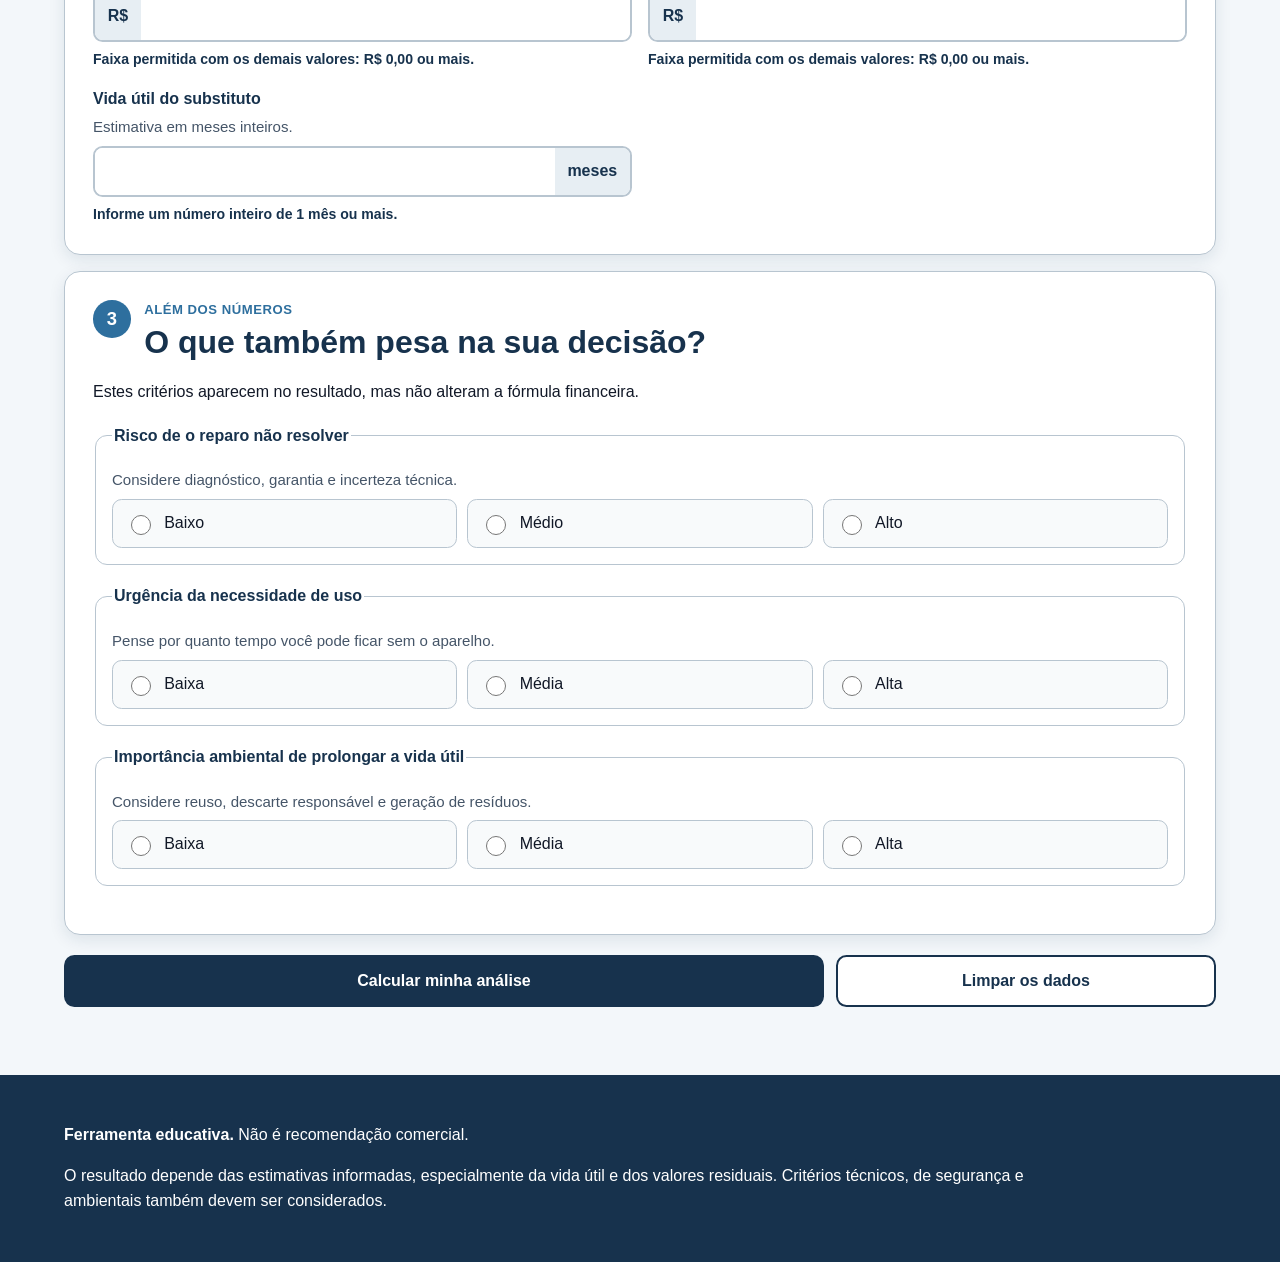
==== commit db72cd76: "fix(simulador): destacar todas as entradas invalidas" ====
--- a/simulador/index.html
+++ b/simulador/index.html
@@ -16,10 +16,10 @@
     <title>Simulador Conserta ou Troca?</title>
     <link rel="manifest" href="manifest.webmanifest">
     <link rel="icon" href="icons/app-icon.svg" type="image/svg+xml">
-    <link rel="stylesheet" href="styles.css">
+    <link rel="stylesheet" href="styles.css?v=5">
     <script src="core.js" defer></script>
     <script src="pdf.js" defer></script>
-    <script src="app.js" defer></script>
+    <script src="app.js?v=5" defer></script>
   </head>
   <body>
     <a class="pular-conteudo" href="#conteudo">Pular para o formulário</a>
@@ -106,9 +106,10 @@
               <label for="vida-adicional">Vida adicional após o reparo</label>
               <p id="ajuda-vida-adicional" class="ajuda">Estimativa em meses inteiros.</p>
               <div class="entrada-com-unidade entrada-com-unidade-final">
-                <input id="vida-adicional" name="vida_adicional_meses" type="number" inputmode="numeric" min="1" step="1" required aria-describedby="ajuda-vida-adicional">
+                <input id="vida-adicional" name="vida_adicional_meses" type="number" inputmode="numeric" min="1" step="1" required aria-describedby="ajuda-vida-adicional limite-vida-adicional">
                 <span aria-hidden="true">meses</span>
               </div>
+              <p id="limite-vida-adicional" class="orientacao-faixa" aria-live="polite">Informe um número inteiro de 1 mês ou mais.</p>
             </div>
           </div>
         </section>
@@ -178,9 +179,10 @@
               <label for="vida-substituto">Vida útil do substituto</label>
               <p id="ajuda-vida-substituto" class="ajuda">Estimativa em meses inteiros.</p>
               <div class="entrada-com-unidade entrada-com-unidade-final">
-                <input id="vida-substituto" name="vida_substituto_meses" type="number" inputmode="numeric" min="1" step="1" required aria-describedby="ajuda-vida-substituto">
+                <input id="vida-substituto" name="vida_substituto_meses" type="number" inputmode="numeric" min="1" step="1" required aria-describedby="ajuda-vida-substituto limite-vida-substituto">
                 <span aria-hidden="true">meses</span>
               </div>
+              <p id="limite-vida-substituto" class="orientacao-faixa" aria-live="polite">Informe um número inteiro de 1 mês ou mais.</p>
             </div>
           </div>
         </section>
@@ -205,6 +207,7 @@
               <label><input type="radio" name="risco_reparo" value="Médio"> Médio</label>
               <label><input type="radio" name="risco_reparo" value="Alto"> Alto</label>
             </div>
+            <p class="orientacao-validacao" hidden>Escolha uma opção para continuar.</p>
           </fieldset>
 
           <fieldset class="grupo-opcoes">
@@ -215,6 +218,7 @@
               <label><input type="radio" name="urgencia_uso" value="Média"> Média</label>
               <label><input type="radio" name="urgencia_uso" value="Alta"> Alta</label>
             </div>
+            <p class="orientacao-validacao" hidden>Escolha uma opção para continuar.</p>
           </fieldset>
 
           <fieldset class="grupo-opcoes">
@@ -225,6 +229,7 @@
               <label><input type="radio" name="prioridade_ambiental" value="Média"> Média</label>
               <label><input type="radio" name="prioridade_ambiental" value="Alta"> Alta</label>
             </div>
+            <p class="orientacao-validacao" hidden>Escolha uma opção para continuar.</p>
           </fieldset>
         </section>
 
--- a/simulador/styles.css
+++ b/simulador/styles.css
@@ -238,6 +238,12 @@
   color: var(--erro);
 }
 
+.campo-invalido label,
+.grupo-invalido legend,
+.orientacao-validacao {
+  color: var(--erro);
+}
+
 .entrada-com-unidade span {
   display: inline-flex;
   align-items: center;
@@ -269,6 +275,17 @@
   padding: 1rem;
   border: 1px solid var(--borda);
   border-radius: 0.75rem;
+}
+
+.grupo-opcoes.grupo-invalido {
+  border: 2px solid var(--erro);
+  box-shadow: 0 0 0 3px rgb(161 14 37 / 14%);
+}
+
+.orientacao-validacao {
+  margin: 0.75rem 0 0;
+  font-size: 0.88rem;
+  font-weight: 700;
 }
 
 .opcoes {
